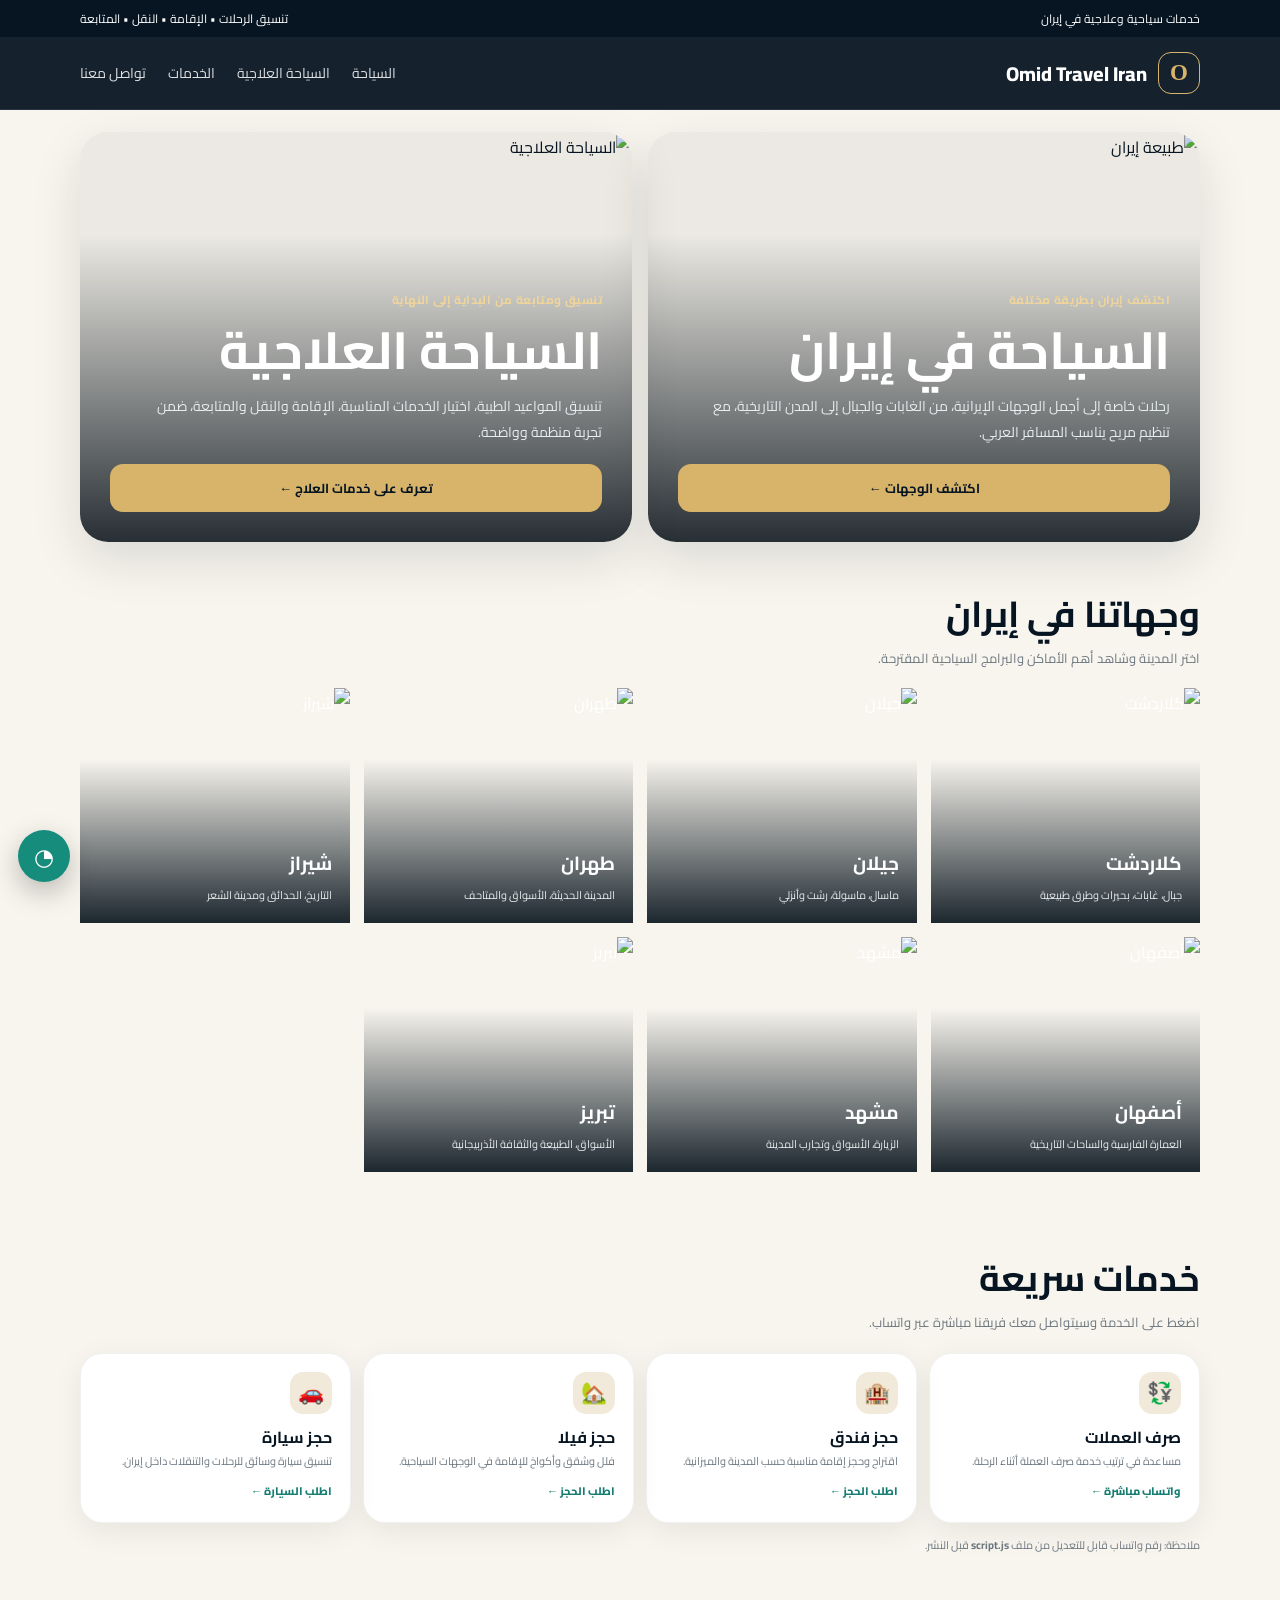
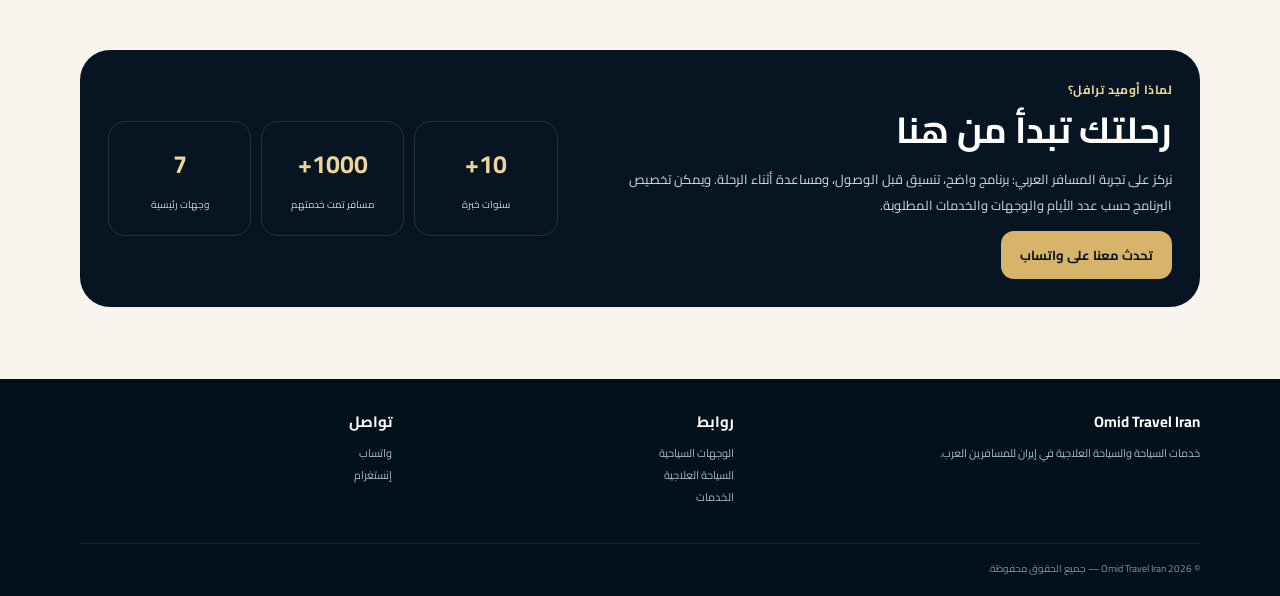
==== index.html @ ca3c84d3 "Add files via upload" ====
<!doctype html>
<html lang="ar" dir="rtl">
<head>
<meta charset="utf-8">
<meta name="viewport" content="width=device-width,initial-scale=1">
<title>أوميد ترافل إيران | السياحة والسياحة العلاجية في إيران</title>
<meta name="description" content="أوميد ترافل إيران لخدمات السياحة والسياحة العلاجية في إيران، تنظيم الرحلات، الإقامة، النقل والتنسيق الطبي.">
<meta name="keywords" content="السياحة في إيران, السياحة العلاجية في إيران, كلاردشت, جيلان, طهران, شيراز, أصفهان, مشهد, تبريز">
<link rel="canonical" href="https://omidtravelliran.github.io/">
<link rel="stylesheet" href="style.css">
</head>
<body>
<div class="topbar"><div class="container inner"><span>خدمات سياحية وعلاجية في إيران</span><span>تنسيق الرحلات • الإقامة • النقل • المتابعة</span></div></div>
<header><div class="container nav">
<a class="logo" href="index.html"><span class="logo-mark">O</span><span>Omid Travel Iran</span></a>
<nav><a href="#tourism">السياحة</a><a href="medical.html">السياحة العلاجية</a><a href="#services">الخدمات</a><a href="#contact">تواصل معنا</a></nav>
<button class="menu" aria-label="menu">☰</button>
</div></header>

<main>
<section class="hero container">
<div class="hero-grid">
<article class="hero-card">
<img src="https://images.unsplash.com/photo-1570357932042-6e7a8f2b4a0b?auto=format&fit=crop&w=1200&q=85" alt="طبيعة إيران">
<div class="hero-content">
<div class="eyebrow">اكتشف إيران بطريقة مختلفة</div>
<h1>السياحة في إيران</h1>
<p>رحلات خاصة إلى أجمل الوجهات الإيرانية، من الغابات والجبال إلى المدن التاريخية، مع تنظيم مريح يناسب المسافر العربي.</p>
<a class="btn btn-gold" href="#tourism">اكتشف الوجهات ←</a>
</div></article>
<article class="hero-card">
<img src="https://images.unsplash.com/photo-1576091160399-112ba8d25d1d?auto=format&fit=crop&w=1200&q=85" alt="السياحة العلاجية">
<div class="hero-content">
<div class="eyebrow">تنسيق ومتابعة من البداية إلى النهاية</div>
<h1>السياحة العلاجية</h1>
<p>تنسيق المواعيد الطبية، اختيار الخدمات المناسبة، الإقامة والنقل والمتابعة، ضمن تجربة منظمة وواضحة.</p>
<a class="btn btn-gold" href="medical.html">تعرف على خدمات العلاج ←</a>
</div></article>
</div>
</section>

<section id="tourism" class="section container">
<div class="section-head"><div><h2>وجهاتنا في إيران</h2><p>اختر المدينة وشاهد أهم الأماكن والبرامج السياحية المقترحة.</p></div></div>
<div class="destination-grid">
<a class="dest-card" href="destinations/kelardasht.html"><img src="https://images.unsplash.com/photo-1500530855697-b586d89ba3ee?auto=format&fit=crop&w=900&q=85" alt="كلاردشت"><div class="info"><h3>كلاردشت</h3><p>جبال، غابات، بحيرات وطرق طبيعية</p></div></a>
<a class="dest-card" href="destinations/gilan.html"><img src="https://images.unsplash.com/photo-1501785888041-af3ef285b470?auto=format&fit=crop&w=900&q=85" alt="جيلان"><div class="info"><h3>جيلان</h3><p>ماسال، ماسولة، رشت وأنزلي</p></div></a>
<a class="dest-card" href="destinations/tehran.html"><img src="https://images.unsplash.com/photo-1571830671210-7d8a7c7a4b8a?auto=format&fit=crop&w=900&q=85" alt="طهران"><div class="info"><h3>طهران</h3><p>المدينة الحديثة، الأسواق والمتاحف</p></div></a>
<a class="dest-card" href="destinations/shiraz.html"><img src="https://images.unsplash.com/photo-1582555172866-f73bb12a2ab3?auto=format&fit=crop&w=900&q=85" alt="شيراز"><div class="info"><h3>شيراز</h3><p>التاريخ، الحدائق ومدينة الشعر</p></div></a>
<a class="dest-card" href="destinations/isfahan.html"><img src="https://images.unsplash.com/photo-1564507592333-c60657eea523?auto=format&fit=crop&w=900&q=85" alt="أصفهان"><div class="info"><h3>أصفهان</h3><p>العمارة الفارسية والساحات التاريخية</p></div></a>
<a class="dest-card" href="destinations/mashhad.html"><img src="https://images.unsplash.com/photo-1578895101408-1a36b834405b?auto=format&fit=crop&w=900&q=85" alt="مشهد"><div class="info"><h3>مشهد</h3><p>الزيارة، الأسواق وتجارب المدينة</p></div></a>
<a class="dest-card" href="destinations/tabriz.html"><img src="https://images.unsplash.com/photo-1548013146-72479768bada?auto=format&fit=crop&w=900&q=85" alt="تبريز"><div class="info"><h3>تبريز</h3><p>الأسواق، الطبيعة والثقافة الأذربيجانية</p></div></a>
</div>
</section>

<section id="services" class="section container">
<div class="section-head"><div><h2>خدمات سريعة</h2><p>اضغط على الخدمة وسيتواصل معك فريقنا مباشرة عبر واتساب.</p></div></div>
<div class="services">
<div class="card service"><div class="icon">💱</div><h3>صرف العملات</h3><p>مساعدة في ترتيب خدمة صرف العملة أثناء الرحلة.</p><a class="wa" data-wa href="#">واتساب مباشرة ←</a></div>
<div class="card service"><div class="icon">🏨</div><h3>حجز فندق</h3><p>اقتراح وحجز إقامة مناسبة حسب المدينة والميزانية.</p><a class="wa" data-wa href="#">اطلب الحجز ←</a></div>
<div class="card service"><div class="icon">🏡</div><h3>حجز فيلا</h3><p>فلل وشقق وأكواخ للإقامة في الوجهات السياحية.</p><a class="wa" data-wa href="#">اطلب الحجز ←</a></div>
<div class="card service"><div class="icon">🚗</div><h3>حجز سيارة</h3><p>تنسيق سيارة وسائق للرحلات والتنقلات داخل إيران.</p><a class="wa" data-wa href="#">اطلب السيارة ←</a></div>
</div>
<p class="notice">ملاحظة: رقم واتساب قابل للتعديل من ملف <b>script.js</b> قبل النشر.</p>
</section>

<section class="section container">
<div class="trust">
<div class="trust-grid">
<div><div class="eyebrow">لماذا أوميد ترافل؟</div><h2>رحلتك تبدأ من هنا</h2><p>نركز على تجربة المسافر العربي: برنامج واضح، تنسيق قبل الوصول، ومساعدة أثناء الرحلة. ويمكن تخصيص البرنامج حسب عدد الأيام والوجهات والخدمات المطلوبة.</p><a class="btn btn-gold" data-wa href="#">تحدث معنا على واتساب</a></div>
<div class="stats"><div class="stat"><strong>10+</strong><span>سنوات خبرة</span></div><div class="stat"><strong>1000+</strong><span>مسافر تمت خدمتهم</span></div><div class="stat"><strong>7</strong><span>وجهات رئيسية</span></div></div>
</div></div>
</section>
</main>

<footer id="contact"><div class="container">
<div class="footer-grid">
<div><h3>Omid Travel Iran</h3><p>خدمات السياحة والسياحة العلاجية في إيران للمسافرين العرب.</p></div>
<div><h3>روابط</h3><p><a href="#tourism">الوجهات السياحية</a><br><a href="medical.html">السياحة العلاجية</a><br><a href="#services">الخدمات</a></p></div>
<div><h3>تواصل</h3><p><a data-wa href="#">واتساب</a><br><a href="#" aria-label="Instagram">إنستغرام</a></p></div>
</div><div class="copy">© 2026 Omid Travel Iran — جميع الحقوق محفوظة.</div>
</div></footer>
<a class="floating-wa" data-wa href="#" aria-label="WhatsApp">◔</a>
<script src="script.js"></script>
</body></html>
---- style.css ----
@import url('https://fonts.googleapis.com/css2?family=Cairo:wght@400;500;600;700;800&family=Playfair+Display:wght@600;700&display=swap');

:root{
  --navy:#071522;
  --navy2:#0d2433;
  --gold:#d7b46a;
  --gold2:#f0d59b;
  --teal:#2aa7a0;
  --cream:#f8f5ee;
  --white:#fff;
  --muted:#6d7780;
  --shadow:0 18px 50px rgba(7,21,34,.12);
  --radius:22px;
}
*{box-sizing:border-box}
html{scroll-behavior:smooth}
body{margin:0;background:var(--cream);color:var(--navy);font-family:Cairo,Arial,sans-serif}
a{text-decoration:none;color:inherit}
img{display:block;width:100%;object-fit:cover}
.container{width:min(1120px,calc(100% - 28px));margin:auto}
.topbar{background:var(--navy);color:#fff;font-size:12px;padding:7px 0}
.topbar .inner{display:flex;justify-content:space-between;gap:10px;align-items:center}
header{position:sticky;top:0;z-index:20;background:rgba(7,21,34,.94);backdrop-filter:blur(14px);color:#fff;border-bottom:1px solid rgba(255,255,255,.08)}
.nav{min-height:72px;display:flex;align-items:center;justify-content:space-between;gap:18px}
.logo{display:flex;align-items:center;gap:11px;font-weight:800;font-size:20px}
.logo-mark{width:42px;height:42px;border:1px solid var(--gold);border-radius:13px;display:grid;place-items:center;color:var(--gold);font-family:Georgia,serif;font-size:23px}
nav{display:flex;gap:22px;font-size:14px}
nav a{opacity:.86} nav a:hover{color:var(--gold2);opacity:1}
.menu{display:none;border:0;background:none;color:#fff;font-size:25px}
.hero{padding:22px 0 8px}
.hero-grid{display:grid;grid-template-columns:1fr 1fr;gap:16px}
.hero-card{min-height:410px;border-radius:28px;overflow:hidden;position:relative;box-shadow:var(--shadow);isolation:isolate}
.hero-card:after{content:"";position:absolute;inset:0;background:linear-gradient(180deg,rgba(3,12,20,.05) 25%,rgba(3,12,20,.85) 100%);z-index:-1}
.hero-card img{position:absolute;inset:0;height:100%;z-index:-2}
.hero-content{height:100%;padding:30px;display:flex;flex-direction:column;justify-content:flex-end;color:#fff}
.eyebrow{color:var(--gold2);font-size:12px;font-weight:700;letter-spacing:.4px;margin-bottom:7px}
h1,h2,h3{margin:0 0 10px;line-height:1.25}
h1{font-size:clamp(30px,5vw,52px)}
h2{font-size:clamp(25px,4vw,36px)}
h3{font-size:19px}
.hero p{margin:0 0 18px;max-width:470px;color:#e8edf0;font-size:14px;line-height:1.9}
.btn{display:inline-flex;align-items:center;justify-content:center;gap:7px;padding:11px 18px;border-radius:13px;font-weight:700;font-size:13px;border:1px solid transparent;cursor:pointer}
.btn-gold{background:var(--gold);color:var(--navy)}
.btn-dark{background:var(--navy);color:#fff}
.btn-outline{border-color:rgba(255,255,255,.45);color:#fff;background:rgba(255,255,255,.08)}
.section{padding:42px 0}
.section-head{display:flex;justify-content:space-between;align-items:end;gap:20px;margin-bottom:18px}
.section-head p{margin:0;color:var(--muted);font-size:13px;line-height:1.8;max-width:570px}
.destination-grid{display:grid;grid-template-columns:repeat(4,1fr);gap:14px}
.card{background:#fff;border-radius:var(--radius);overflow:hidden;box-shadow:0 8px 30px rgba(7,21,34,.07);border:1px solid rgba(7,21,34,.06)}
.dest-card{position:relative;min-height:235px;color:#fff;overflow:hidden}
.dest-card img{position:absolute;inset:0;height:100%}
.dest-card:after{content:"";position:absolute;inset:0;background:linear-gradient(180deg,transparent 30%,rgba(4,16,25,.9))}
.dest-card .info{position:absolute;bottom:0;z-index:2;padding:18px}
.dest-card .info p{font-size:11px;color:#e6ecef;margin:4px 0 0}
.services{display:grid;grid-template-columns:repeat(4,1fr);gap:12px}
.service{padding:18px;min-height:145px}
.icon{width:42px;height:42px;border-radius:13px;background:#f1eadb;color:#84662e;display:grid;place-items:center;font-size:21px;margin-bottom:13px}
.service h3{font-size:16px;margin-bottom:5px}.service p{margin:0;color:var(--muted);font-size:11px;line-height:1.8}
.service .wa{display:inline-block;margin-top:9px;color:#157d72;font-size:11px;font-weight:800}
.trust{background:var(--navy);color:#fff;border-radius:30px;padding:28px}
.trust-grid{display:grid;grid-template-columns:1.3fr 1fr;gap:30px;align-items:center}
.trust p{color:#d2dbe0;line-height:2;font-size:13px}
.stats{display:grid;grid-template-columns:repeat(3,1fr);gap:10px}
.stat{border:1px solid rgba(255,255,255,.12);border-radius:17px;padding:18px;text-align:center}
.stat strong{display:block;color:var(--gold2);font-size:25px}.stat span{font-size:10px;color:#cbd5da}
footer{background:#04101a;color:#dce4e8;padding:34px 0 18px;margin-top:30px}
.footer-grid{display:grid;grid-template-columns:1.4fr 1fr 1fr;gap:30px}
footer h3{color:#fff;font-size:15px} footer p,footer a{font-size:11px;color:#aebac0;line-height:2}
.copy{border-top:1px solid rgba(255,255,255,.08);margin-top:24px;padding-top:15px;font-size:10px;color:#84929a}
.floating-wa{position:fixed;bottom:18px;left:18px;z-index:30;background:#168c7d;color:#fff;width:52px;height:52px;border-radius:50%;display:grid;place-items:center;font-size:23px;box-shadow:0 10px 28px rgba(0,0,0,.25)}
.page-hero{margin-top:20px;min-height:330px;border-radius:28px;overflow:hidden;position:relative;color:#fff}
.page-hero img{position:absolute;inset:0;height:100%;z-index:-2}
.page-hero:after{content:"";position:absolute;inset:0;background:linear-gradient(90deg,rgba(4,16,25,.86),rgba(4,16,25,.25));z-index:-1}
.page-hero .content{padding:38px;min-height:330px;display:flex;flex-direction:column;justify-content:center;max-width:650px}
.attraction-grid{display:grid;grid-template-columns:repeat(3,1fr);gap:15px}
.attraction img{height:175px}.attraction .body{padding:16px}.attraction p{font-size:11px;color:var(--muted);line-height:1.9;margin:0}
.breadcrumb{font-size:11px;color:#b7c2c7;margin-bottom:10px}
.medical{background:linear-gradient(135deg,#092131,#123f48);color:#fff;border-radius:28px;padding:32px}
.medical-grid{display:grid;grid-template-columns:1.2fr 1fr;gap:25px;align-items:center}
.medical p{color:#d6e1e2;line-height:2;font-size:13px}
.steps{display:grid;grid-template-columns:repeat(2,1fr);gap:10px}.step{background:rgba(255,255,255,.07);padding:15px;border-radius:15px}.step b{color:var(--gold2);font-size:13px}.step span{display:block;font-size:11px;color:#d4dfe2;margin-top:4px}
.notice{font-size:11px;color:var(--muted);margin-top:12px}
@media(max-width:850px){
  nav{display:none}.menu{display:block}.hero-grid{grid-template-columns:1fr}.hero-card{min-height:355px}
  .destination-grid{grid-template-columns:repeat(2,1fr)}.services{grid-template-columns:repeat(2,1fr)}
  .trust-grid,.medical-grid{grid-template-columns:1fr}.attraction-grid{grid-template-columns:1fr 1fr}.footer-grid{grid-template-columns:1fr 1fr}
}
@media(max-width:520px){
  .topbar .inner{justify-content:center}.topbar .inner span:last-child{display:none}
  .nav{min-height:64px}.logo{font-size:17px}.logo-mark{width:37px;height:37px}
  .hero-card{min-height:330px}.hero-content{padding:22px}
  .destination-grid,.services,.attraction-grid,.footer-grid{grid-template-columns:1fr 1fr}
  .dest-card{min-height:205px}.service{min-height:155px;padding:14px}
  .section{padding:30px 0}.trust,.medical{padding:22px}
  .stats{grid-template-columns:1fr 1fr 1fr}.stat{padding:12px 5px}.stat strong{font-size:20px}
  .page-hero .content{padding:25px;min-height:330px}
}
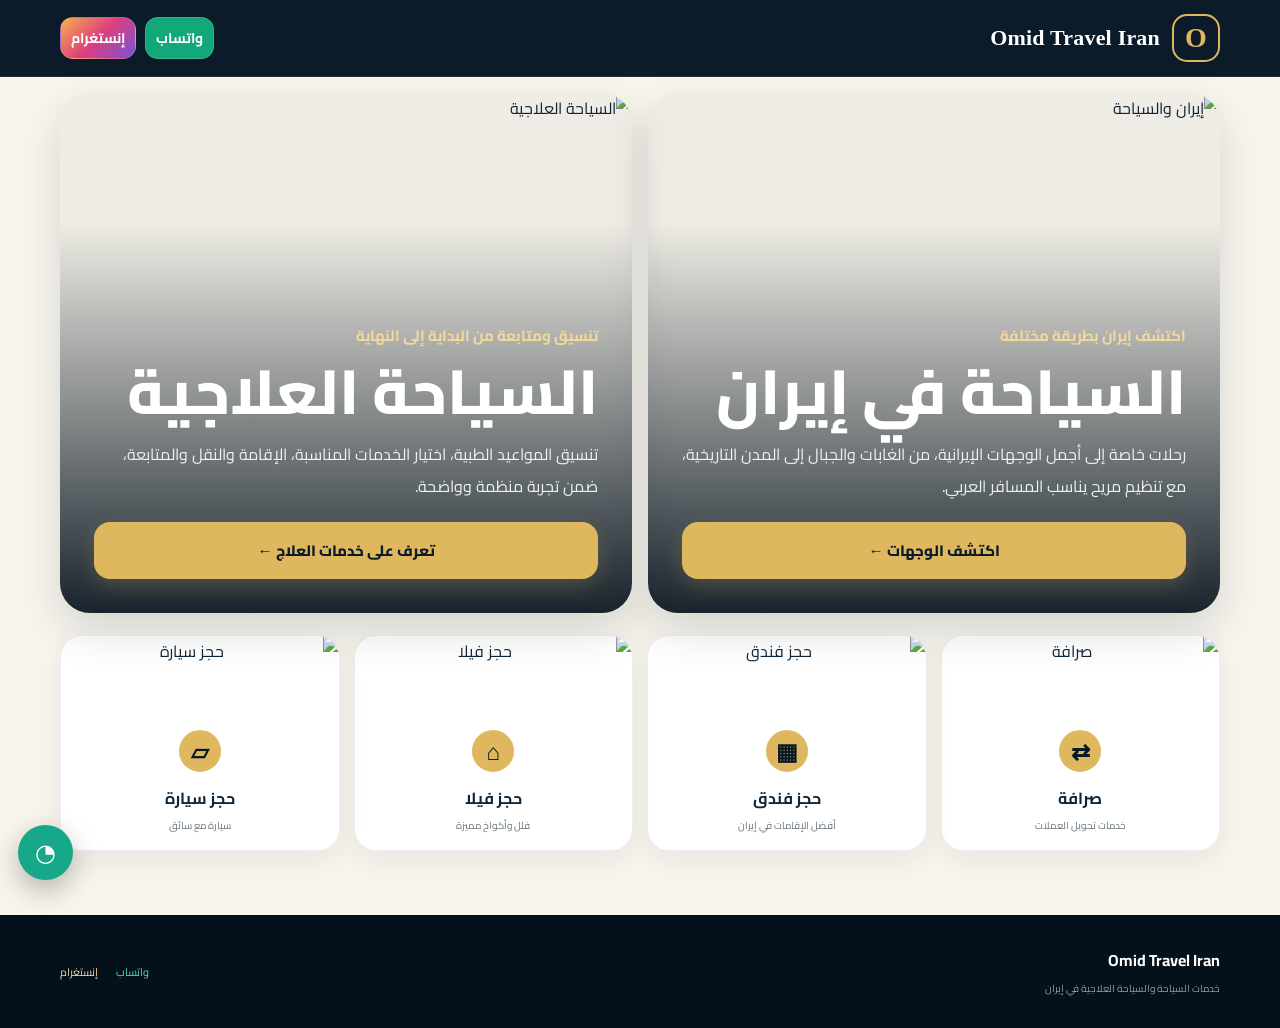
==== commit 4d9d14da: "Add files via upload" ====
--- a/index.html
+++ b/index.html
@@ -1,84 +1,13 @@
-<!doctype html>
-<html lang="ar" dir="rtl">
-<head>
-<meta charset="utf-8">
-<meta name="viewport" content="width=device-width,initial-scale=1">
-<title>أوميد ترافل إيران | السياحة والسياحة العلاجية في إيران</title>
-<meta name="description" content="أوميد ترافل إيران لخدمات السياحة والسياحة العلاجية في إيران، تنظيم الرحلات، الإقامة، النقل والتنسيق الطبي.">
-<meta name="keywords" content="السياحة في إيران, السياحة العلاجية في إيران, كلاردشت, جيلان, طهران, شيراز, أصفهان, مشهد, تبريز">
-<link rel="canonical" href="https://omidtravelliran.github.io/">
-<link rel="stylesheet" href="style.css">
-</head>
-<body>
-<div class="topbar"><div class="container inner"><span>خدمات سياحية وعلاجية في إيران</span><span>تنسيق الرحلات • الإقامة • النقل • المتابعة</span></div></div>
-<header><div class="container nav">
-<a class="logo" href="index.html"><span class="logo-mark">O</span><span>Omid Travel Iran</span></a>
-<nav><a href="#tourism">السياحة</a><a href="medical.html">السياحة العلاجية</a><a href="#services">الخدمات</a><a href="#contact">تواصل معنا</a></nav>
-<button class="menu" aria-label="menu">☰</button>
-</div></header>
-
-<main>
-<section class="hero container">
-<div class="hero-grid">
-<article class="hero-card">
-<img src="https://images.unsplash.com/photo-1570357932042-6e7a8f2b4a0b?auto=format&fit=crop&w=1200&q=85" alt="طبيعة إيران">
-<div class="hero-content">
-<div class="eyebrow">اكتشف إيران بطريقة مختلفة</div>
-<h1>السياحة في إيران</h1>
-<p>رحلات خاصة إلى أجمل الوجهات الإيرانية، من الغابات والجبال إلى المدن التاريخية، مع تنظيم مريح يناسب المسافر العربي.</p>
-<a class="btn btn-gold" href="#tourism">اكتشف الوجهات ←</a>
-</div></article>
-<article class="hero-card">
-<img src="https://images.unsplash.com/photo-1576091160399-112ba8d25d1d?auto=format&fit=crop&w=1200&q=85" alt="السياحة العلاجية">
-<div class="hero-content">
-<div class="eyebrow">تنسيق ومتابعة من البداية إلى النهاية</div>
-<h1>السياحة العلاجية</h1>
-<p>تنسيق المواعيد الطبية، اختيار الخدمات المناسبة، الإقامة والنقل والمتابعة، ضمن تجربة منظمة وواضحة.</p>
-<a class="btn btn-gold" href="medical.html">تعرف على خدمات العلاج ←</a>
-</div></article>
-</div>
-</section>
-
-<section id="tourism" class="section container">
-<div class="section-head"><div><h2>وجهاتنا في إيران</h2><p>اختر المدينة وشاهد أهم الأماكن والبرامج السياحية المقترحة.</p></div></div>
-<div class="destination-grid">
-<a class="dest-card" href="destinations/kelardasht.html"><img src="https://images.unsplash.com/photo-1500530855697-b586d89ba3ee?auto=format&fit=crop&w=900&q=85" alt="كلاردشت"><div class="info"><h3>كلاردشت</h3><p>جبال، غابات، بحيرات وطرق طبيعية</p></div></a>
-<a class="dest-card" href="destinations/gilan.html"><img src="https://images.unsplash.com/photo-1501785888041-af3ef285b470?auto=format&fit=crop&w=900&q=85" alt="جيلان"><div class="info"><h3>جيلان</h3><p>ماسال، ماسولة، رشت وأنزلي</p></div></a>
-<a class="dest-card" href="destinations/tehran.html"><img src="https://images.unsplash.com/photo-1571830671210-7d8a7c7a4b8a?auto=format&fit=crop&w=900&q=85" alt="طهران"><div class="info"><h3>طهران</h3><p>المدينة الحديثة، الأسواق والمتاحف</p></div></a>
-<a class="dest-card" href="destinations/shiraz.html"><img src="https://images.unsplash.com/photo-1582555172866-f73bb12a2ab3?auto=format&fit=crop&w=900&q=85" alt="شيراز"><div class="info"><h3>شيراز</h3><p>التاريخ، الحدائق ومدينة الشعر</p></div></a>
-<a class="dest-card" href="destinations/isfahan.html"><img src="https://images.unsplash.com/photo-1564507592333-c60657eea523?auto=format&fit=crop&w=900&q=85" alt="أصفهان"><div class="info"><h3>أصفهان</h3><p>العمارة الفارسية والساحات التاريخية</p></div></a>
-<a class="dest-card" href="destinations/mashhad.html"><img src="https://images.unsplash.com/photo-1578895101408-1a36b834405b?auto=format&fit=crop&w=900&q=85" alt="مشهد"><div class="info"><h3>مشهد</h3><p>الزيارة، الأسواق وتجارب المدينة</p></div></a>
-<a class="dest-card" href="destinations/tabriz.html"><img src="https://images.unsplash.com/photo-1548013146-72479768bada?auto=format&fit=crop&w=900&q=85" alt="تبريز"><div class="info"><h3>تبريز</h3><p>الأسواق، الطبيعة والثقافة الأذربيجانية</p></div></a>
-</div>
-</section>
-
-<section id="services" class="section container">
-<div class="section-head"><div><h2>خدمات سريعة</h2><p>اضغط على الخدمة وسيتواصل معك فريقنا مباشرة عبر واتساب.</p></div></div>
-<div class="services">
-<div class="card service"><div class="icon">💱</div><h3>صرف العملات</h3><p>مساعدة في ترتيب خدمة صرف العملة أثناء الرحلة.</p><a class="wa" data-wa href="#">واتساب مباشرة ←</a></div>
-<div class="card service"><div class="icon">🏨</div><h3>حجز فندق</h3><p>اقتراح وحجز إقامة مناسبة حسب المدينة والميزانية.</p><a class="wa" data-wa href="#">اطلب الحجز ←</a></div>
-<div class="card service"><div class="icon">🏡</div><h3>حجز فيلا</h3><p>فلل وشقق وأكواخ للإقامة في الوجهات السياحية.</p><a class="wa" data-wa href="#">اطلب الحجز ←</a></div>
-<div class="card service"><div class="icon">🚗</div><h3>حجز سيارة</h3><p>تنسيق سيارة وسائق للرحلات والتنقلات داخل إيران.</p><a class="wa" data-wa href="#">اطلب السيارة ←</a></div>
-</div>
-<p class="notice">ملاحظة: رقم واتساب قابل للتعديل من ملف <b>script.js</b> قبل النشر.</p>
-</section>
-
-<section class="section container">
-<div class="trust">
-<div class="trust-grid">
-<div><div class="eyebrow">لماذا أوميد ترافل؟</div><h2>رحلتك تبدأ من هنا</h2><p>نركز على تجربة المسافر العربي: برنامج واضح، تنسيق قبل الوصول، ومساعدة أثناء الرحلة. ويمكن تخصيص البرنامج حسب عدد الأيام والوجهات والخدمات المطلوبة.</p><a class="btn btn-gold" data-wa href="#">تحدث معنا على واتساب</a></div>
-<div class="stats"><div class="stat"><strong>10+</strong><span>سنوات خبرة</span></div><div class="stat"><strong>1000+</strong><span>مسافر تمت خدمتهم</span></div><div class="stat"><strong>7</strong><span>وجهات رئيسية</span></div></div>
-</div></div>
-</section>
-</main>
-
-<footer id="contact"><div class="container">
-<div class="footer-grid">
-<div><h3>Omid Travel Iran</h3><p>خدمات السياحة والسياحة العلاجية في إيران للمسافرين العرب.</p></div>
-<div><h3>روابط</h3><p><a href="#tourism">الوجهات السياحية</a><br><a href="medical.html">السياحة العلاجية</a><br><a href="#services">الخدمات</a></p></div>
-<div><h3>تواصل</h3><p><a data-wa href="#">واتساب</a><br><a href="#" aria-label="Instagram">إنستغرام</a></p></div>
-</div><div class="copy">© 2026 Omid Travel Iran — جميع الحقوق محفوظة.</div>
-</div></footer>
-<a class="floating-wa" data-wa href="#" aria-label="WhatsApp">◔</a>
-<script src="script.js"></script>
-</body></html>
+<!doctype html><html lang="ar" dir="rtl"><head><meta charset="utf-8"><meta name="viewport" content="width=device-width,initial-scale=1"><title>Omid Travel Iran | السياحة في إيران</title><meta name="description" content="السياحة والسياحة العلاجية في إيران مع Omid Travel Iran."><link rel="stylesheet" href="style.css"></head><body>
+<header><div class="container nav"><a class="logo" href="index.html"><span class="logo-mark">O</span><span>Omid Travel Iran</span></a><div class="socials"><a class="social whatsapp" data-wa href="#">واتساب</a><a class="social instagram" href="https://www.instagram.com/omidtravel.iran/" target="_blank" rel="noopener">إنستغرام</a></div></div></header>
+<main><section class="hero container"><div class="hero-grid">
+<article class="hero-card"><img src="https://images.unsplash.com/photo-1539650116574-75c0c6d73f6e?auto=format&fit=crop&w=1400&q=88" alt="إيران والسياحة"><div class="hero-content"><div class="eyebrow">اكتشف إيران بطريقة مختلفة</div><h1>السياحة في إيران</h1><p>رحلات خاصة إلى أجمل الوجهات الإيرانية، من الغابات والجبال إلى المدن التاريخية، مع تنظيم مريح يناسب المسافر العربي.</p><a class="btn btn-gold" href="tourism.html">اكتشف الوجهات ←</a></div></article>
+<article class="hero-card"><img src="https://images.unsplash.com/photo-1576091160399-112ba8d25d1d?auto=format&fit=crop&w=1400&q=88" alt="السياحة العلاجية"><div class="hero-content"><div class="eyebrow">تنسيق ومتابعة من البداية إلى النهاية</div><h1>السياحة العلاجية</h1><p>تنسيق المواعيد الطبية، اختيار الخدمات المناسبة، الإقامة والنقل والمتابعة، ضمن تجربة منظمة وواضحة.</p><a class="btn btn-gold" href="medical.html">تعرف على خدمات العلاج ←</a></div></article>
+</div></section>
+<section class="quick-services container" aria-label="الخدمات السريعة">
+<a class="quick-card" data-wa-service="currency" data-wa href="#"><img src="https://images.unsplash.com/photo-1559526324-593bc073d938?auto=format&fit=crop&w=600&q=80" alt="صرافة"><div class="qbody"><span class="quick-icon">⇄</span><strong>صرافة</strong><small>خدمات تحويل العملات</small></div></a>
+<a class="quick-card" data-wa-service="hotel" data-wa href="#"><img src="https://images.unsplash.com/photo-1566665797739-1674de7a421a?auto=format&fit=crop&w=600&q=80" alt="حجز فندق"><div class="qbody"><span class="quick-icon">▦</span><strong>حجز فندق</strong><small>أفضل الإقامات في إيران</small></div></a>
+<a class="quick-card" data-wa-service="villa" data-wa href="#"><img src="https://images.unsplash.com/photo-1600607687920-4e2a09cf159d?auto=format&fit=crop&w=600&q=80" alt="حجز فيلا"><div class="qbody"><span class="quick-icon">⌂</span><strong>حجز فيلا</strong><small>فلل وأكواخ مميزة</small></div></a>
+<a class="quick-card" data-wa-service="car" data-wa href="#"><img src="https://images.unsplash.com/photo-1502877338535-766e1452684a?auto=format&fit=crop&w=600&q=80" alt="حجز سيارة"><div class="qbody"><span class="quick-icon">▱</span><strong>حجز سيارة</strong><small>سيارة مع سائق</small></div></a>
+</section></main>
+<footer><div class="container footer-simple"><div><strong>Omid Travel Iran</strong><span>خدمات السياحة والسياحة العلاجية في إيران</span></div><div class="footer-socials"><a data-wa href="#">واتساب</a><a href="https://www.instagram.com/omidtravel.iran/" target="_blank" rel="noopener">إنستغرام</a></div></div></footer><a class="floating-wa" data-wa href="#">◔</a><script src="script.js"></script></body></html>
--- a/style.css
+++ b/style.css
@@ -1,99 +1,14 @@
-
 @import url('https://fonts.googleapis.com/css2?family=Cairo:wght@400;500;600;700;800&family=Playfair+Display:wght@600;700&display=swap');
-
-:root{
-  --navy:#071522;
-  --navy2:#0d2433;
-  --gold:#d7b46a;
-  --gold2:#f0d59b;
-  --teal:#2aa7a0;
-  --cream:#f8f5ee;
-  --white:#fff;
-  --muted:#6d7780;
-  --shadow:0 18px 50px rgba(7,21,34,.12);
-  --radius:22px;
-}
-*{box-sizing:border-box}
-html{scroll-behavior:smooth}
-body{margin:0;background:var(--cream);color:var(--navy);font-family:Cairo,Arial,sans-serif}
-a{text-decoration:none;color:inherit}
-img{display:block;width:100%;object-fit:cover}
-.container{width:min(1120px,calc(100% - 28px));margin:auto}
-.topbar{background:var(--navy);color:#fff;font-size:12px;padding:7px 0}
-.topbar .inner{display:flex;justify-content:space-between;gap:10px;align-items:center}
-header{position:sticky;top:0;z-index:20;background:rgba(7,21,34,.94);backdrop-filter:blur(14px);color:#fff;border-bottom:1px solid rgba(255,255,255,.08)}
-.nav{min-height:72px;display:flex;align-items:center;justify-content:space-between;gap:18px}
-.logo{display:flex;align-items:center;gap:11px;font-weight:800;font-size:20px}
-.logo-mark{width:42px;height:42px;border:1px solid var(--gold);border-radius:13px;display:grid;place-items:center;color:var(--gold);font-family:Georgia,serif;font-size:23px}
-nav{display:flex;gap:22px;font-size:14px}
-nav a{opacity:.86} nav a:hover{color:var(--gold2);opacity:1}
-.menu{display:none;border:0;background:none;color:#fff;font-size:25px}
-.hero{padding:22px 0 8px}
-.hero-grid{display:grid;grid-template-columns:1fr 1fr;gap:16px}
-.hero-card{min-height:410px;border-radius:28px;overflow:hidden;position:relative;box-shadow:var(--shadow);isolation:isolate}
-.hero-card:after{content:"";position:absolute;inset:0;background:linear-gradient(180deg,rgba(3,12,20,.05) 25%,rgba(3,12,20,.85) 100%);z-index:-1}
-.hero-card img{position:absolute;inset:0;height:100%;z-index:-2}
-.hero-content{height:100%;padding:30px;display:flex;flex-direction:column;justify-content:flex-end;color:#fff}
-.eyebrow{color:var(--gold2);font-size:12px;font-weight:700;letter-spacing:.4px;margin-bottom:7px}
-h1,h2,h3{margin:0 0 10px;line-height:1.25}
-h1{font-size:clamp(30px,5vw,52px)}
-h2{font-size:clamp(25px,4vw,36px)}
-h3{font-size:19px}
-.hero p{margin:0 0 18px;max-width:470px;color:#e8edf0;font-size:14px;line-height:1.9}
-.btn{display:inline-flex;align-items:center;justify-content:center;gap:7px;padding:11px 18px;border-radius:13px;font-weight:700;font-size:13px;border:1px solid transparent;cursor:pointer}
-.btn-gold{background:var(--gold);color:var(--navy)}
-.btn-dark{background:var(--navy);color:#fff}
-.btn-outline{border-color:rgba(255,255,255,.45);color:#fff;background:rgba(255,255,255,.08)}
-.section{padding:42px 0}
-.section-head{display:flex;justify-content:space-between;align-items:end;gap:20px;margin-bottom:18px}
-.section-head p{margin:0;color:var(--muted);font-size:13px;line-height:1.8;max-width:570px}
-.destination-grid{display:grid;grid-template-columns:repeat(4,1fr);gap:14px}
-.card{background:#fff;border-radius:var(--radius);overflow:hidden;box-shadow:0 8px 30px rgba(7,21,34,.07);border:1px solid rgba(7,21,34,.06)}
-.dest-card{position:relative;min-height:235px;color:#fff;overflow:hidden}
-.dest-card img{position:absolute;inset:0;height:100%}
-.dest-card:after{content:"";position:absolute;inset:0;background:linear-gradient(180deg,transparent 30%,rgba(4,16,25,.9))}
-.dest-card .info{position:absolute;bottom:0;z-index:2;padding:18px}
-.dest-card .info p{font-size:11px;color:#e6ecef;margin:4px 0 0}
-.services{display:grid;grid-template-columns:repeat(4,1fr);gap:12px}
-.service{padding:18px;min-height:145px}
-.icon{width:42px;height:42px;border-radius:13px;background:#f1eadb;color:#84662e;display:grid;place-items:center;font-size:21px;margin-bottom:13px}
-.service h3{font-size:16px;margin-bottom:5px}.service p{margin:0;color:var(--muted);font-size:11px;line-height:1.8}
-.service .wa{display:inline-block;margin-top:9px;color:#157d72;font-size:11px;font-weight:800}
-.trust{background:var(--navy);color:#fff;border-radius:30px;padding:28px}
-.trust-grid{display:grid;grid-template-columns:1.3fr 1fr;gap:30px;align-items:center}
-.trust p{color:#d2dbe0;line-height:2;font-size:13px}
-.stats{display:grid;grid-template-columns:repeat(3,1fr);gap:10px}
-.stat{border:1px solid rgba(255,255,255,.12);border-radius:17px;padding:18px;text-align:center}
-.stat strong{display:block;color:var(--gold2);font-size:25px}.stat span{font-size:10px;color:#cbd5da}
-footer{background:#04101a;color:#dce4e8;padding:34px 0 18px;margin-top:30px}
-.footer-grid{display:grid;grid-template-columns:1.4fr 1fr 1fr;gap:30px}
-footer h3{color:#fff;font-size:15px} footer p,footer a{font-size:11px;color:#aebac0;line-height:2}
-.copy{border-top:1px solid rgba(255,255,255,.08);margin-top:24px;padding-top:15px;font-size:10px;color:#84929a}
-.floating-wa{position:fixed;bottom:18px;left:18px;z-index:30;background:#168c7d;color:#fff;width:52px;height:52px;border-radius:50%;display:grid;place-items:center;font-size:23px;box-shadow:0 10px 28px rgba(0,0,0,.25)}
-.page-hero{margin-top:20px;min-height:330px;border-radius:28px;overflow:hidden;position:relative;color:#fff}
-.page-hero img{position:absolute;inset:0;height:100%;z-index:-2}
-.page-hero:after{content:"";position:absolute;inset:0;background:linear-gradient(90deg,rgba(4,16,25,.86),rgba(4,16,25,.25));z-index:-1}
-.page-hero .content{padding:38px;min-height:330px;display:flex;flex-direction:column;justify-content:center;max-width:650px}
-.attraction-grid{display:grid;grid-template-columns:repeat(3,1fr);gap:15px}
-.attraction img{height:175px}.attraction .body{padding:16px}.attraction p{font-size:11px;color:var(--muted);line-height:1.9;margin:0}
-.breadcrumb{font-size:11px;color:#b7c2c7;margin-bottom:10px}
-.medical{background:linear-gradient(135deg,#092131,#123f48);color:#fff;border-radius:28px;padding:32px}
-.medical-grid{display:grid;grid-template-columns:1.2fr 1fr;gap:25px;align-items:center}
-.medical p{color:#d6e1e2;line-height:2;font-size:13px}
-.steps{display:grid;grid-template-columns:repeat(2,1fr);gap:10px}.step{background:rgba(255,255,255,.07);padding:15px;border-radius:15px}.step b{color:var(--gold2);font-size:13px}.step span{display:block;font-size:11px;color:#d4dfe2;margin-top:4px}
-.notice{font-size:11px;color:var(--muted);margin-top:12px}
-@media(max-width:850px){
-  nav{display:none}.menu{display:block}.hero-grid{grid-template-columns:1fr}.hero-card{min-height:355px}
-  .destination-grid{grid-template-columns:repeat(2,1fr)}.services{grid-template-columns:repeat(2,1fr)}
-  .trust-grid,.medical-grid{grid-template-columns:1fr}.attraction-grid{grid-template-columns:1fr 1fr}.footer-grid{grid-template-columns:1fr 1fr}
-}
-@media(max-width:520px){
-  .topbar .inner{justify-content:center}.topbar .inner span:last-child{display:none}
-  .nav{min-height:64px}.logo{font-size:17px}.logo-mark{width:37px;height:37px}
-  .hero-card{min-height:330px}.hero-content{padding:22px}
-  .destination-grid,.services,.attraction-grid,.footer-grid{grid-template-columns:1fr 1fr}
-  .dest-card{min-height:205px}.service{min-height:155px;padding:14px}
-  .section{padding:30px 0}.trust,.medical{padding:22px}
-  .stats{grid-template-columns:1fr 1fr 1fr}.stat{padding:12px 5px}.stat strong{font-size:20px}
-  .page-hero .content{padding:25px;min-height:330px}
-}
+:root{--navy:#081725;--navy2:#102638;--gold:#dfb75e;--gold2:#f5d99b;--cream:#f8f5ed;--ink:#102638;--muted:#69757d;--white:#fff;--teal:#19aa98;--shadow:0 18px 45px rgba(8,23,37,.14);--radius:28px}
+*{box-sizing:border-box}html{scroll-behavior:smooth}body{margin:0;background:var(--cream);color:var(--ink);font-family:Cairo,Arial,sans-serif}a{text-decoration:none;color:inherit}img{display:block;width:100%;object-fit:cover}.container{width:min(1160px,calc(100% - 28px));margin:auto}
+header{position:sticky;top:0;z-index:50;background:rgba(8,23,37,.98);color:#fff;border-bottom:1px solid rgba(255,255,255,.08)}.nav{height:76px;display:flex;align-items:center;justify-content:space-between;gap:20px}.logo{display:flex;align-items:center;gap:12px;font-family:'Playfair Display',Georgia,serif;font-size:22px;font-weight:700;letter-spacing:.2px}.logo-mark{width:48px;height:48px;border:2px solid var(--gold);border-radius:15px;display:grid;place-items:center;color:var(--gold);font-size:28px}.socials{display:flex;gap:9px;align-items:center}.social{height:42px;min-width:42px;padding:0 10px;border-radius:13px;display:flex;align-items:center;justify-content:center;border:1px solid rgba(255,255,255,.14);font-size:14px;font-weight:700}.social.whatsapp{background:#13a879;color:#fff}.social.instagram{background:linear-gradient(135deg,#f6b04c,#dd3f7c,#7654d8);color:#fff}
+.hero{padding:16px 0 8px}.hero-grid{display:grid;grid-template-columns:1fr 1fr;gap:16px}.hero-card{height:520px;position:relative;overflow:hidden;border-radius:30px;box-shadow:var(--shadow);isolation:isolate}.hero-card img{position:absolute;inset:0;height:100%;z-index:-2}.hero-card:after{content:'';position:absolute;inset:0;z-index:-1;background:linear-gradient(180deg,rgba(5,17,28,.04) 25%,rgba(5,17,28,.92) 100%)}.hero-content{height:100%;padding:34px;display:flex;flex-direction:column;justify-content:flex-end;color:#fff}.eyebrow{color:var(--gold2);font-size:15px;font-weight:700;margin-bottom:7px}.hero h1{font-size:clamp(34px,5vw,62px);line-height:1.12;margin:0 0 12px;font-weight:800}.hero p{font-size:16px;line-height:2;margin:0 0 20px;max-width:620px;color:#edf2f4}.btn{display:inline-flex;align-items:center;justify-content:center;border-radius:16px;padding:14px 24px;font-size:15px;font-weight:800;transition:.2s}.btn:hover{transform:translateY(-2px)}.btn-gold{background:var(--gold);color:#0a1a28;box-shadow:0 8px 22px rgba(223,183,94,.2)}
+.quick-services{display:grid;grid-template-columns:repeat(4,1fr);gap:14px;padding:14px 0 36px}.quick-card{background:#fff;border-radius:22px;overflow:hidden;border:1px solid rgba(8,23,37,.07);box-shadow:0 10px 28px rgba(8,23,37,.07);text-align:center;transition:.2s}.quick-card:hover{transform:translateY(-4px)}.quick-card img{height:115px}.quick-card .qbody{padding:13px 8px 15px}.quick-icon{width:50px;height:50px;border-radius:50%;background:var(--gold);color:var(--navy);display:grid;place-items:center;margin:-38px auto 7px;position:relative;border:4px solid #fff;font-size:23px;font-weight:800}.quick-card strong{display:block;font-size:16px}.quick-card small{display:block;color:var(--muted);font-size:10px;margin-top:3px}
+.section{padding:38px 0}.section-head{text-align:center;margin-bottom:22px}.section-head:after{content:'';display:block;width:58px;height:4px;background:var(--gold);margin:11px auto 0;border-radius:10px}.section-head p{color:var(--muted);font-size:14px;margin:7px auto 0;max-width:650px;line-height:1.9}.destination-grid{display:grid;grid-template-columns:repeat(4,1fr);gap:16px}.dest-card{position:relative;min-height:270px;color:#fff;border-radius:23px;overflow:hidden;box-shadow:0 10px 26px rgba(8,23,37,.11)}.dest-card img{position:absolute;inset:0;height:100%;z-index:-2}.dest-card:after{content:'';position:absolute;inset:0;background:linear-gradient(180deg,rgba(5,17,28,.02) 25%,rgba(5,17,28,.94) 100%)}.dest-card .info{position:absolute;bottom:0;z-index:2;width:100%;padding:19px}.dest-card h3{font-size:25px;margin:0 0 2px}.dest-card p{margin:0;color:#e8eef0;font-size:11px;line-height:1.7}.city-arrow{display:inline-flex;margin-top:10px;background:var(--gold);color:var(--navy);width:36px;height:36px;border-radius:50%;align-items:center;justify-content:center;font-weight:800}
+.feature-banner{min-height:250px;border-radius:28px;overflow:hidden;position:relative;color:#fff;box-shadow:var(--shadow);isolation:isolate}.feature-banner img{position:absolute;inset:0;height:100%;z-index:-2}.feature-banner:after{content:'';position:absolute;inset:0;z-index:-1;background:linear-gradient(90deg,rgba(5,17,28,.92),rgba(5,17,28,.18))}.feature-banner .content{padding:35px;max-width:620px}.feature-banner h2{font-size:35px;margin:0 0 8px}.feature-banner p{line-height:2;color:#e5ecef;margin:0 0 18px}.trust{background:var(--navy);color:#fff;border-radius:30px;padding:32px}.trust-grid{display:grid;grid-template-columns:1.4fr 1fr;gap:30px;align-items:center}.trust p{color:#d3dde1;line-height:2;font-size:13px}.stats{display:grid;grid-template-columns:repeat(3,1fr);gap:10px}.stat{border:1px solid rgba(255,255,255,.13);border-radius:18px;padding:18px;text-align:center}.stat strong{display:block;color:var(--gold2);font-size:28px}.stat span{font-size:10px;color:#c5d0d5}
+.page-hero{margin-top:18px;min-height:390px;border-radius:30px;overflow:hidden;position:relative;color:#fff;box-shadow:var(--shadow);isolation:isolate}.page-hero img{position:absolute;inset:0;height:100%;z-index:-2}.page-hero:after{content:'';position:absolute;inset:0;z-index:-1;background:linear-gradient(90deg,rgba(5,17,28,.92),rgba(5,17,28,.2))}.page-hero .content{padding:45px;min-height:390px;display:flex;flex-direction:column;justify-content:center;max-width:720px}.breadcrumb{font-size:11px;color:#dbe4e7;margin-bottom:13px}.breadcrumb a{color:var(--gold2)}.page-hero h1{font-size:clamp(40px,6vw,72px);margin:0 0 8px}.page-hero p{font-size:15px;line-height:2;color:#edf2f4;margin:0 0 18px}
+.attraction-grid{display:grid;grid-template-columns:repeat(3,1fr);gap:16px}.card{background:#fff;border-radius:22px;overflow:hidden;box-shadow:0 8px 28px rgba(8,23,37,.08);border:1px solid rgba(8,23,37,.06)}.attraction img{height:190px}.attraction .body{padding:16px}.attraction h3{margin:0 0 5px;font-size:18px}.attraction p{font-size:11px;color:var(--muted);line-height:1.9;margin:0}
+.medical-grid{display:grid;grid-template-columns:repeat(4,1fr);gap:15px}.medical-card{background:#fff;border-radius:22px;overflow:hidden;box-shadow:0 8px 25px rgba(8,23,37,.08)}.medical-card img{height:155px}.medical-card .body{padding:14px;text-align:center}.medical-card h3{font-size:15px;margin:0 0 3px}.medical-card p{font-size:10px;color:var(--muted);margin:0;line-height:1.7}.medical{background:linear-gradient(135deg,#082334,#0c4a51);color:#fff;border-radius:30px;padding:35px}.medical h2{font-size:34px;margin:0 0 8px}.medical p{color:#d7e3e5;line-height:2;font-size:13px}.steps{display:grid;grid-template-columns:repeat(2,1fr);gap:10px}.step{background:rgba(255,255,255,.08);padding:15px;border-radius:16px}.step b{color:var(--gold2)}.step span{display:block;font-size:10px;color:#d6e0e2;margin-top:3px}
+footer{background:#04101a;color:#dce4e8;padding:30px 0;margin-top:28px}.footer-simple{display:flex;justify-content:space-between;align-items:center;gap:20px}.footer-simple strong{display:block;color:#fff;font-size:16px}.footer-simple span{display:block;color:#91a0a8;font-size:10px;margin-top:4px}.footer-socials{display:flex;gap:18px;font-size:11px}.footer-socials a:first-child{color:#54d6c5}.footer-socials a:last-child{color:var(--gold2)}.floating-wa{position:fixed;bottom:20px;left:18px;z-index:60;background:#17a889;color:#fff;width:55px;height:55px;border-radius:50%;display:grid;place-items:center;font-size:24px;box-shadow:0 10px 28px rgba(0,0,0,.28)}
+@media(max-width:900px){.hero-grid{grid-template-columns:1fr}.hero-card{height:470px}.destination-grid{grid-template-columns:repeat(2,1fr)}.attraction-grid{grid-template-columns:1fr 1fr}.medical-grid{grid-template-columns:repeat(2,1fr)}.trust-grid{grid-template-columns:1fr}.page-hero .content{max-width:650px}}
+@media(max-width:560px){.container{width:min(100% - 20px,1160px)}.nav{height:64px}.logo{font-size:17px}.logo-mark{width:40px;height:40px;font-size:23px}.social{height:36px;min-width:36px;padding:0 7px;font-size:11px}.hero{padding-top:10px}.hero-grid{gap:12px}.hero-card{height:345px;border-radius:27px}.hero-content{padding:22px}.hero h1{font-size:38px}.hero p{font-size:12px;line-height:1.9}.eyebrow{font-size:12px}.btn{font-size:13px;padding:12px 17px}.quick-services{grid-template-columns:repeat(2,1fr);gap:10px;padding-top:8px}.quick-card img{height:95px}.quick-card strong{font-size:14px}.destination-grid,.attraction-grid{grid-template-columns:1fr 1fr;gap:10px}.dest-card{min-height:205px;border-radius:18px}.dest-card h3{font-size:19px}.dest-card .info{padding:13px}.dest-card p{font-size:9px}.city-arrow{width:31px;height:31px}.page-hero{min-height:320px;border-radius:25px}.page-hero .content{padding:25px;min-height:320px}.page-hero h1{font-size:48px}.page-hero p{font-size:12px}.feature-banner .content{padding:25px}.feature-banner h2{font-size:26px}.medical{padding:24px}.medical h2{font-size:27px}.stats{grid-template-columns:repeat(3,1fr)}.stat{padding:12px 5px}.stat strong{font-size:21px}.footer-simple{flex-direction:column;align-items:flex-start}.footer-socials{width:100%;justify-content:space-between}}
